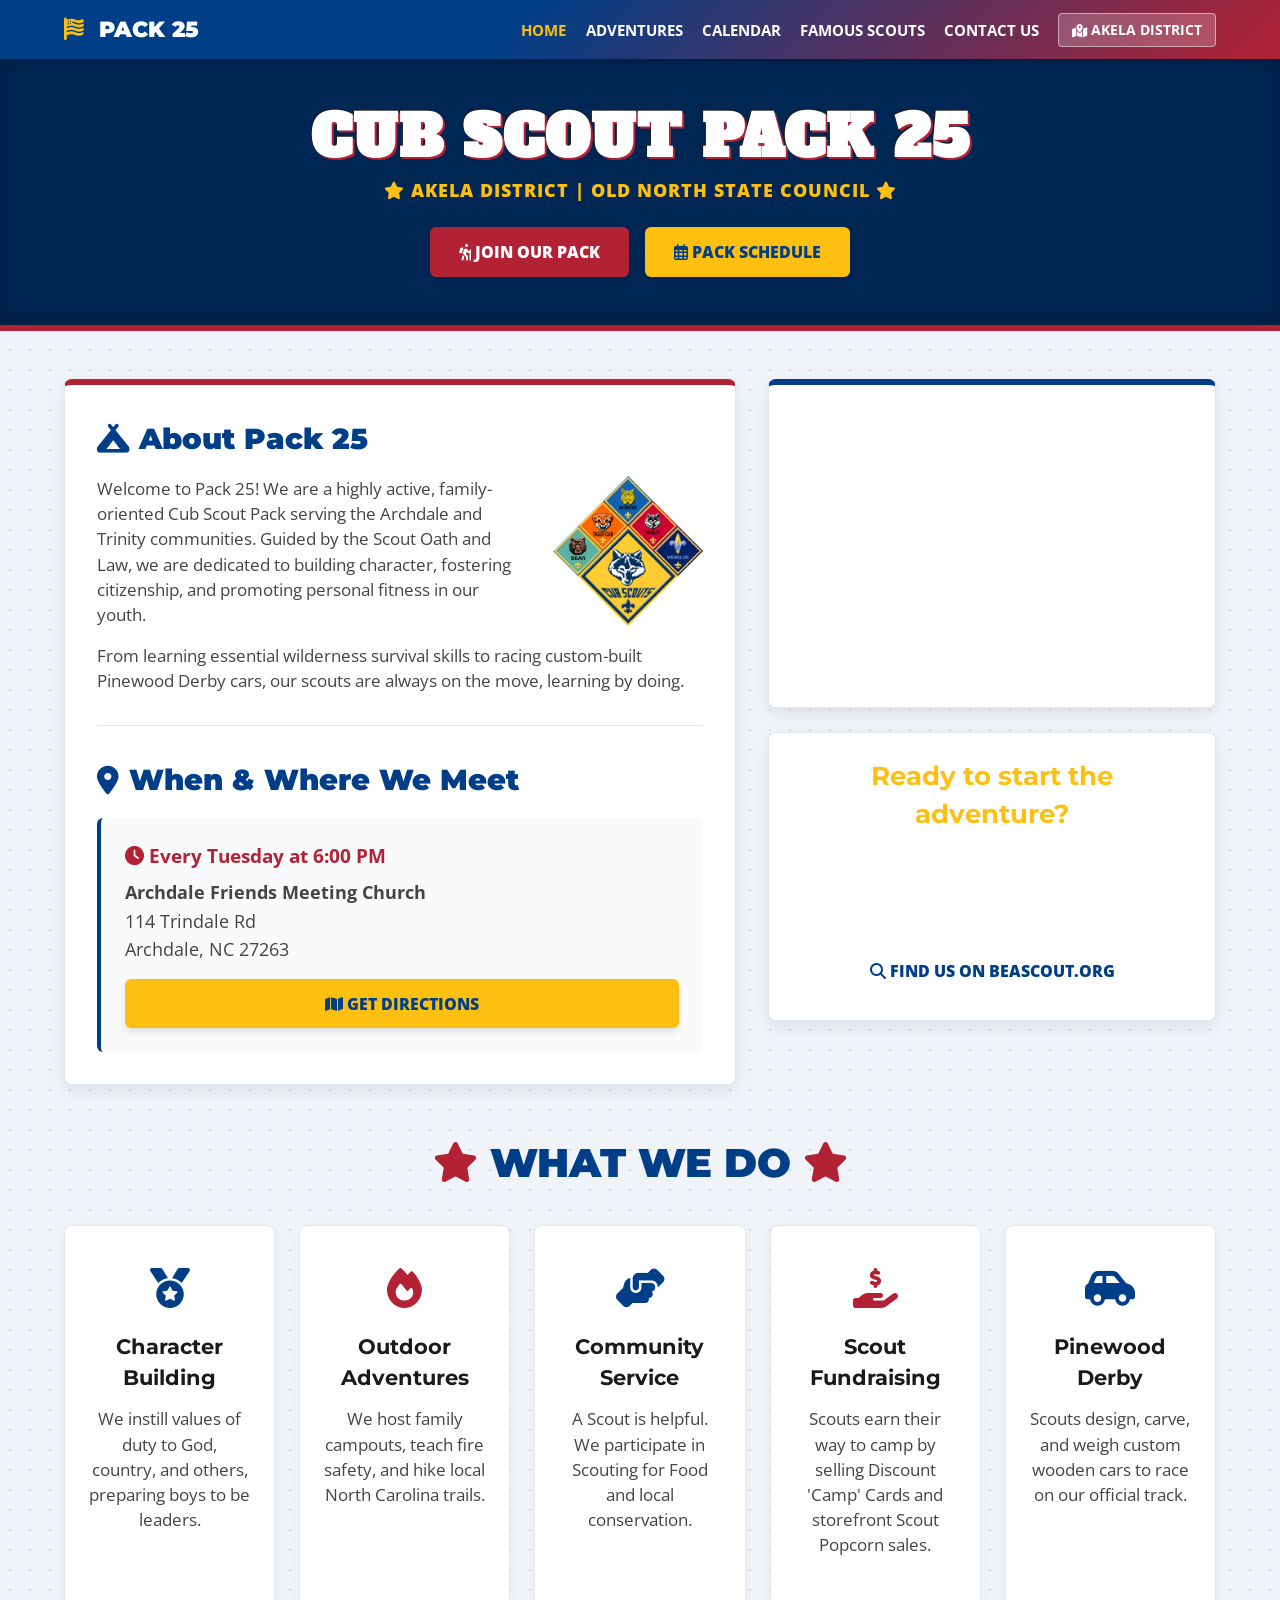
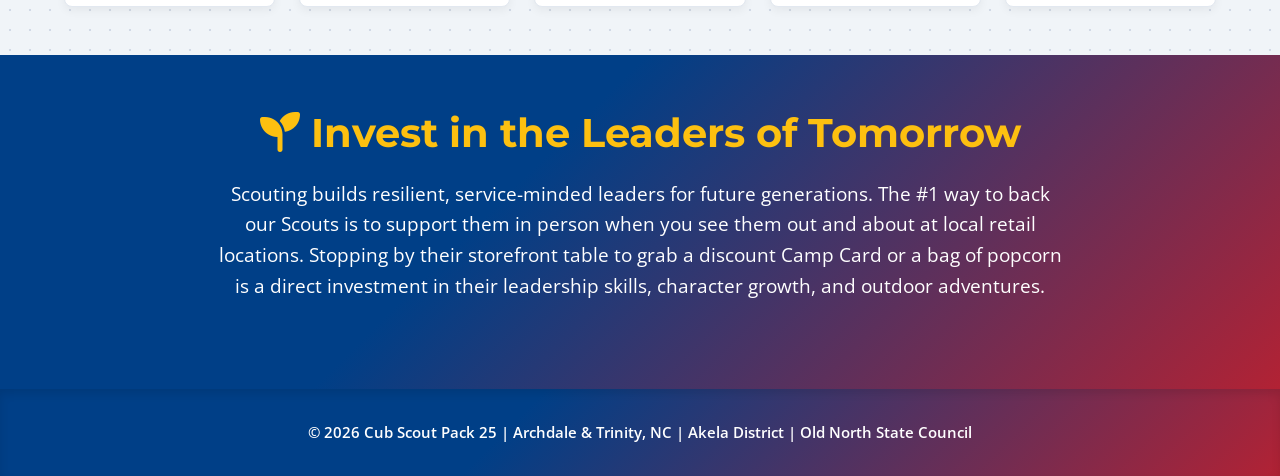
==== index.html @ 6f1f729c "Update index.html Updated financial support message" ====
<!DOCTYPE html>
<html lang="en">
<head>
    <meta charset="UTF-8">
    <meta name="viewport" content="width=device-width, initial-scale=1.0">
    <title>Cub Scout Pack 25 | Archdale & Trinity, NC</title>
    <link rel="stylesheet" href="styles.css">
    <link href="https://fonts.googleapis.com/css2?family=Alfa+Slab+One&family=Montserrat:wght@600;800;900&family=Open+Sans:wght@400;600;700&display=swap" rel="stylesheet">
    <link rel="stylesheet" href="https://cdnjs.cloudflare.com/ajax/libs/font-awesome/6.4.0/css/all.min.css">
</head>
<body class="textured-bg">
    <nav class="navbar patriotic-bg">
        <div class="logo"><i class="fa-solid fa-flag-usa"></i> PACK 25</div>
        <ul class="nav-links">
            <li><a href="index.html" class="active">Home</a></li>
            <li><a href="dens.html">Adventures</a></li>
            <li><a href="calendar.html">Calendar</a></li>
            <li><a href="famous.html">Famous Scouts</a></li>
            <li><a href="contact.html">Contact Us</a></li>
            <li><a href="https://onsc.org/districts/" target="_blank" class="district-link"><i class="fa-solid fa-map-location-dot"></i> Akela District</a></li>
        </ul>
    </nav>

    <header class="hero">
        <div class="hero-content">
            <h1 class="patriotic-text">CUB SCOUT PACK 25</h1>
            <p class="subtitle"><i class="fa-solid fa-star"></i> Akela District | Old North State Council <i class="fa-solid fa-star"></i></p>
            <div class="hero-buttons">
                <a href="https://beascout.scouting.org/" target="_blank" class="btn btn-red"><i class="fa-solid fa-person-hiking"></i> Join Our Pack</a>
                <a href="calendar.html" class="btn btn-primary"><i class="fa-regular fa-calendar-days"></i> Pack Schedule</a>
            </div>
        </div>
    </header>

    <section class="section">
        <div class="container grid-2-uneven">
            <div class="info-column">
                <div class="card patriotic-card clearfix">
                    <h2><i class="fa-solid fa-campground"></i> About Pack 25</h2>
                    
                    <img src="assets/cubscouts_logos.jpg" alt="Cub Scout Ranks" class="about-logo">
                    
                    <p>Welcome to Pack 25! We are a highly active, family-oriented Cub Scout Pack serving the Archdale and Trinity communities. Guided by the Scout Oath and Law, we are dedicated to building character, fostering citizenship, and promoting personal fitness in our youth.</p>
                    <p>From learning essential wilderness survival skills to racing custom-built Pinewood Derby cars, our scouts are always on the move, learning by doing.</p>
                    
                    <hr class="divider">
                    
                    <h2><i class="fa-solid fa-location-dot"></i> When & Where We Meet</h2>
                    <div class="location-box">
                        <p class="meeting-time"><i class="fa-solid fa-clock"></i> <strong>Every Tuesday at 6:00 PM</strong></p>
                        <p class="meeting-address">
                            <strong>Archdale Friends Meeting Church</strong><br>
                            114 Trindale Rd<br>
                            Archdale, NC 27263
                        </p>
                        <a href="https://www.google.com/maps/search/?api=1&query=114+Trindale+Rd,+Archdale,+NC+27263" target="_blank" class="btn btn-primary btn-full"><i class="fa-solid fa-map"></i> Get Directions</a>
                    </div>
                </div>
            </div>

            <div class="media-column">
                <div class="card map-card">
                    <iframe 
                        src="https://maps.google.com/maps?q=114+Trindale+Rd,+Archdale,+NC+27263&t=&z=15&ie=UTF8&iwloc=&output=embed" 
                        width="100%" 
                        height="300" 
                        style="border:0; border-radius: 6px;" 
                        allowfullscreen="" 
                        loading="lazy">
                    </iframe>
                </div>
                
                <div class="card action-card patriotic-bg">
                    <h3>Ready to start the adventure?</h3>
                    <p>Scouting is a family activity! We encourage parents to get involved and make lifelong memories alongside their scouts.</p>
                    <a href="https://beascout.scouting.org/" target="_blank" class="btn btn-white"><i class="fa-solid fa-magnifying-glass"></i> Find us on BeAScout.org</a>
                </div>
            </div>
        </div>
    </section>

    <section class="section pt-0">
        <div class="container">
            <div class="header-compact">
                <h2><i class="fa-solid fa-star" style="color:var(--patriotic-red);"></i> What We Do <i class="fa-solid fa-star" style="color:var(--patriotic-red);"></i></h2>
            </div>
            
            <div class="grid-4">
                <div class="card feature-card">
                    <div class="card-icon"><i class="fa-solid fa-medal"></i></div>
                    <h3>Character Building</h3>
                    <p>We instill values of duty to God, country, and others, preparing boys to be leaders.</p>
                </div>
                <div class="card feature-card">
                    <div class="card-icon"><i class="fa-solid fa-fire"></i></div>
                    <h3>Outdoor Adventures</h3>
                    <p>We host family campouts, teach fire safety, and hike local North Carolina trails.</p>
                </div>
                <div class="card feature-card">
                    <div class="card-icon"><i class="fa-solid fa-handshake-angle"></i></div>
                    <h3>Community Service</h3>
                    <p>A Scout is helpful. We participate in Scouting for Food and local conservation.</p>
                </div>
                <div class="card feature-card">
                    <div class="card-icon"><i class="fa-solid fa-hand-holding-dollar"></i></div>
                    <h3>Scout Fundraising</h3>
                    <p>Scouts earn their way to camp by selling Discount 'Camp' Cards and storefront Scout Popcorn sales.</p>
                </div>
                <div class="card feature-card">
                    <div class="card-icon"><i class="fa-solid fa-car-side"></i></div>
                    <h3>Pinewood Derby</h3>
                    <p>Scouts design, carve, and weigh custom wooden cars to race on our official track.</p>
                </div>
            </div>
        </div>
    </section>

    <section class="section patriotic-bg" style="text-align: center; color: white;">
        <div class="container">
            <h2 style="color: var(--secondary); font-size: 2.5rem; margin-bottom: 1rem;"><i class="fa-solid fa-seedling"></i> Invest in the Leaders of Tomorrow</h2>
            <p style="font-size: 1.2rem; max-width: 850px; margin: 0 auto 2.5rem; color: white; line-height: 1.6;">
                Scouting builds resilient, service-minded leaders for future generations. The #1 way to back our Scouts is to support them in person when you see them out and about at local retail locations. Stopping by their storefront table to grab a discount Camp Card or a bag of popcorn is a direct investment in their leadership skills, character growth, and outdoor adventures.
        </div>
    </section>

    <footer class="footer patriotic-bg">
        <p>&copy; 2026 Cub Scout Pack 25 | Archdale & Trinity, NC | Akela District | Old North State Council</p>
    </footer>
</body>
</html>
---- styles.css ----
:root {
    --primary: #003F87; /* Scout Blue */
    --secondary: #FDC010; /* Scout Gold */
    --patriotic-red: #B22234; /* Old Glory Red */
    --dark: #1A1A1A;
    --light: #F8FAFC;
    --white: #FFFFFF;
    --border: #E2E8F0;
}

* { margin: 0; padding: 0; box-sizing: border-box; }

body {
    font-family: 'Open Sans', sans-serif;
    color: var(--dark);
    background-color: var(--light);
    line-height: 1.5;
}

/* Texture pattern */
.textured-bg {
    background-color: #f0f4f8;
    background-image: radial-gradient(#d1d9e6 1px, transparent 1px);
    background-size: 20px 20px;
}

h1, h2, h3, .logo { font-family: 'Montserrat', sans-serif; }
.hero h1 { font-family: 'Alfa Slab One', cursive; letter-spacing: 2px; }

.patriotic-bg { background: linear-gradient(135deg, var(--primary) 40%, var(--patriotic-red) 100%); color: var(--white); }
.patriotic-text { text-shadow: 2px 2px 0px var(--patriotic-red), -1px -1px 0px var(--dark); }

.text-center { text-align: center; }
.mt-2 { margin-top: 1.5rem; }
.mt-4 { margin-top: 3rem; }
.pt-0 { padding-top: 0 !important; }
.clearfix::after { content: ""; clear: both; display: table; }

/* Navbar */
.navbar {
    padding: 0.8rem 5%;
    display: flex;
    justify-content: space-between;
    align-items: center;
    position: sticky;
    top: 0;
    z-index: 1000;
    box-shadow: 0 4px 10px rgba(0,0,0,0.2);
}
.logo { font-size: 1.4rem; font-weight: 900; }
.logo i { color: var(--secondary); margin-right: 8px; }
.nav-links { list-style: none; display: flex; gap: 1.2rem; margin: 0; align-items: center; flex-wrap: wrap;}
.nav-links a { color: var(--white); text-decoration: none; font-weight: 700; font-size: 0.95rem; text-transform: uppercase; transition: 0.2s;}
.nav-links a:hover, .nav-links a.active { color: var(--secondary); }
.district-link { background: rgba(255,255,255,0.2); padding: 0.4rem 0.8rem; border-radius: 4px; font-size: 0.85rem !important; border: 1px solid rgba(255,255,255,0.5);}
.district-link:hover { background: var(--white); color: var(--primary) !important; }

/* Hero */
.hero {
    background: linear-gradient(rgba(0, 34, 75, 0.85), rgba(0, 34, 75, 0.85)), url('https://www.transparenttextures.com/patterns/stardust.png');
    background-color: var(--primary);
    padding: 3rem 20px;
    text-align: center;
    color: var(--white);
    border-bottom: 6px solid var(--patriotic-red);
    box-shadow: inset 0 -10px 20px rgba(0,0,0,0.2);
}
.hero-content { max-width: 800px; margin: 0 auto; }
.hero h1 { font-size: 3.5rem; color: var(--white); margin-bottom: 0.5rem; line-height: 1.1; }
.hero .subtitle { font-size: 1.1rem; font-weight: 800; margin-bottom: 1.5rem; color: var(--secondary); text-transform: uppercase; letter-spacing: 1px;}
.hero-buttons { display: flex; gap: 1rem; justify-content: center; }

/* Buttons */
.btn { display: inline-block; padding: 0.8rem 1.8rem; border-radius: 6px; text-decoration: none; font-weight: 800; font-size: 1rem; text-transform: uppercase; transition: 0.2s; text-align: center; border: none; cursor: pointer;}
.btn-primary { background: var(--secondary); color: var(--primary); box-shadow: 0 4px 6px rgba(0,0,0,0.1); }
.btn-primary:hover { background: var(--white); transform: translateY(-2px); }
.btn-red { background: var(--patriotic-red); color: var(--white); box-shadow: 0 4px 6px rgba(0,0,0,0.1); }
.btn-red:hover { background: var(--white); color: var(--patriotic-red); transform: translateY(-2px); }
.btn-white { background: var(--white); color: var(--primary); }
.btn-white:hover { background: var(--secondary); color: var(--primary); }
.btn-full { display: block; width: 100%; margin-top: 1rem; }

/* Layout & Cards */
.section { padding: 3rem 5%; }
.container { max-width: 1200px; margin: 0 auto; }
.grid-2-uneven { display: grid; grid-template-columns: 3fr 2fr; gap: 2rem; align-items: start; }
.grid-3 { display: grid; grid-template-columns: repeat(auto-fit, minmax(300px, 1fr)); gap: 1.5rem; }
.grid-4 { display: grid; grid-template-columns: repeat(auto-fit, minmax(200px, 1fr)); gap: 1.5rem; }

.card { background: var(--white); padding: 2rem; border-radius: 8px; box-shadow: 0 6px 15px rgba(0,0,0,0.08); border: 1px solid var(--border); }
.patriotic-card { border-top: 6px solid var(--patriotic-red); }
.card h2 { color: var(--primary); margin-bottom: 1rem; font-size: 1.8rem; font-weight: 900; display: flex; align-items: center; gap: 10px;}
.card h3 { color: var(--dark); font-size: 1.3rem; margin-bottom: 0.8rem;}
.card p { margin-bottom: 1rem; font-size: 1.05rem; color: #444; }

.divider { border: 0; height: 1px; background: var(--border); margin: 2rem 0; }

/* Injected Logos */
.about-logo { float: right; width: 150px; margin: 0 0 1rem 1.5rem; mix-blend-mode: multiply; }
.dens-top-logo { display: block; width: 130px; margin: 0 auto 1rem; mix-blend-mode: multiply; }

/* Location & Contact Box */
.location-box { background: var(--light); padding: 1.5rem; border-radius: 6px; border-left: 4px solid var(--primary); }
.meeting-time { font-size: 1.2rem !important; color: var(--patriotic-red) !important; margin-bottom: 0.5rem !important;}
.meeting-address { font-size: 1.1rem !important; line-height: 1.6; }
.contact-box { background: var(--light); padding: 1.5rem; border-radius: 6px; border-left: 4px solid var(--secondary); text-align: center;}

/* Action/Map Cards */
.map-card { padding: 0.5rem; border-top: 6px solid var(--primary); margin-bottom: 1.5rem;}
.action-card { color: var(--white); text-align: center; border-radius: 8px; padding: 1.5rem;}
.action-card h3 { color: var(--secondary); font-size: 1.6rem; }
.action-card p { color: var(--white); opacity: 0.9; margin-bottom: 1.5rem;}

.header-compact { text-align: center; margin-bottom: 2rem; }
.header-compact h2 { color: var(--primary); font-size: 2.5rem; font-weight: 900; text-transform: uppercase; }

/* Feature Cards */
.feature-card { text-align: center; padding: 2rem 1.5rem; border-bottom: 4px solid var(--secondary); transition: transform 0.3s; background: var(--white); border-radius: 8px; box-shadow: 0 4px 10px rgba(0,0,0,0.05); border: 1px solid var(--border);}
.feature-card:hover { transform: translateY(-5px); box-shadow: 0 8px 15px rgba(0,0,0,0.1); }
.card-icon { font-size: 2.5rem; color: var(--primary); margin-bottom: 0.8rem; }
.feature-card:nth-child(even) .card-icon { color: var(--patriotic-red); }

/* Dens & Rank Cards */
.title-card { padding: 1.5rem; margin-bottom: 1rem; }
.title-card h2 { justify-content: center; margin-bottom: 0.5rem; }
.title-card p { margin-bottom: 0; }

.den-card { background: var(--white); border-radius: 8px; padding: 1.5rem; border: 1px solid var(--border); border-top: 5px solid var(--primary); box-shadow: 0 4px 10px rgba(0,0,0,0.05); }
.den-card:nth-child(even) { border-top-color: var(--patriotic-red); }
.den-header { display: flex; align-items: center; gap: 12px; margin-bottom: 0.2rem; }
.den-header h3 { font-size: 1.8rem; color: var(--primary); font-weight: 900; margin:0;}
.badge-icon { width: 40px; height: 40px; border-radius: 50%; background: var(--primary); color: var(--white); display: flex; align-items: center; justify-content: center; font-weight: 800; font-size: 1.2rem; }
.den-card:nth-child(even) .badge-icon { background: var(--patriotic-red); }
.grade { font-size: 0.95rem; color: #666; margin-bottom: 1rem; font-weight: 800; text-transform: uppercase; letter-spacing: 1px; border-bottom: 1px solid var(--border); padding-bottom: 0.5rem;}

.adv-list { list-style: none; display: flex; flex-direction: column; gap: 0.4rem; }
.adv-list a { display: block; padding: 0.6rem 1rem; background: var(--light); color: var(--primary); text-decoration: none; border-radius: 4px; font-weight: 700; font-size: 0.95rem; border: 1px solid var(--border); transition: 0.2s; }
.adv-list a::before { content: '\f08e'; font-family: 'Font Awesome 6 Free'; font-weight: 900; margin-right: 10px; color: #999; font-size: 0.8rem; }
.adv-list a:hover { background: var(--primary); color: var(--white); border-color: var(--primary); box-shadow: 0 2px 5px rgba(0,0,0,0.1);}
.adv-list a:hover::before { color: var(--secondary); }

/* Famous Scouts Cards & Search */
.search-box-wrapper { position: relative; max-width: 550px; margin: 1rem auto 0; }
.search-icon { position: absolute; left: 15px; top: 50%; transform: translateY(-50%); color: var(--primary); font-size: 1.1rem; }
.famous-search-input { width: 100%; padding: 0.8rem 1rem 0.8rem 45px; border-radius: 50px; border: 2px solid var(--border); font-size: 1rem; outline: none; transition: 0.2s; font-family: inherit;}
.famous-search-input:focus { border-color: var(--primary); box-shadow: 0 0 10px rgba(0,63,135,0.15); }

.famous-card { text-align: center; display: flex; flex-direction: column; justify-content: space-between; transition: 0.3s; padding: 1.8rem; border-top: 5px solid var(--primary); }
.famous-card:hover { transform: translateY(-5px); box-shadow: 0 10px 20px rgba(0,0,0,0.1); }
.famous-card h3 { font-size: 1.4rem; color: var(--dark); margin-bottom: 0.2rem; }
.scout-rank { font-size: 0.9rem; font-weight: 800; text-transform: uppercase; margin-bottom: 0.8rem; letter-spacing: 0.5px; }
.scout-desc { font-size: 0.95rem; color: #555; margin-bottom: 1.5rem; flex-grow: 1; }
.wiki-btn { display: inline-flex; align-items: center; justify-content: center; gap: 8px; padding: 0.6rem 1rem; background: var(--light); border: 1px solid var(--border); border-radius: 6px; color: var(--primary); text-decoration: none; font-weight: 700; font-size: 0.9rem; transition: 0.2s; margin-top: auto;}
.wiki-btn:hover { background: var(--primary); color: var(--white); border-color: var(--primary); }

/* Interactive Traditional Calendar */
.interactive-calendar { padding: 0; overflow: hidden; border: 2px solid var(--primary); }
.calendar-header { display: flex; justify-content: space-between; align-items: center; padding: 1rem 1.5rem; }
.calendar-header h2 { color: var(--white); margin: 0; font-size: 1.8rem; letter-spacing: 1px; }
.cal-nav-left { display: flex; align-items: center; gap: 0.8rem; }
.btn-cal { background: rgba(255,255,255,0.2); border: 2px solid var(--white); color: var(--white); font-size: 1.3rem; width: 40px; height: 40px; border-radius: 50%; cursor: pointer; transition: 0.2s; display: flex; align-items: center; justify-content: center;}
.btn-cal:hover { background: var(--white); color: var(--primary); }
.btn-today { background: var(--secondary); color: var(--primary); border: none; padding: 0.5rem 1rem; border-radius: 20px; font-weight: 800; font-size: 0.85rem; text-transform: uppercase; cursor: pointer; transition: 0.2s; display: flex; align-items: center; gap: 6px; }
.btn-today:hover { background: var(--white); }

.calendar-days-header { display: grid; grid-template-columns: repeat(7, 1fr); background: var(--light); border-bottom: 2px solid var(--border); }
.calendar-days-header div { text-align: center; padding: 0.8rem 0; font-weight: 800; color: var(--primary); text-transform: uppercase; font-size: 0.9rem; border-right: 1px solid var(--border);}
.calendar-days-header div:last-child { border-right: none; }

.calendar-grid { display: grid; grid-template-columns: repeat(7, 1fr); background: var(--border); gap: 1px; }
.cal-cell { background: var(--white); min-height: 120px; padding: 0.5rem; display: flex; flex-direction: column; gap: 4px; transition: background 0.2s; position: relative;}
.cal-cell:hover { background: #fcfcfc; }
.cal-cell.empty { background: #f8fafc; opacity: 0.6; }

/* Enhanced Today Highlight */
.cal-cell.is-today { background: #FFF9E6 !important; border: 2px solid var(--secondary) !important; box-shadow: inset 0 0 10px rgba(253,192,16,0.3); }
.cal-cell.is-today .cal-date-num { color: var(--white) !important; background: var(--patriotic-red) !important; width: 28px; height: 28px; display: flex; align-items: center; justify-content: center; border-radius: 50%; box-shadow: 0 2px 5px rgba(178,34,52,0.4); }
.today-badge { font-size: 0.65rem; font-weight: 900; background: var(--secondary); color: var(--primary); padding: 1px 5px; border-radius: 3px; display: inline-block; text-transform: uppercase; margin-bottom: 2px; align-self: flex-start;}

.cal-date-num { font-weight: 800; color: #777; font-size: 1.1rem; align-self: flex-end; margin-bottom: 5px; }

.event-pill { font-size: 0.75rem; font-weight: 800; padding: 4px 6px; border-radius: 4px; color: var(--white); line-height: 1.2; word-wrap: break-word; box-shadow: 0 1px 3px rgba(0,0,0,0.1);}
.event-special { background-color: var(--patriotic-red); border-left: 3px solid var(--dark); }
.event-meeting { background-color: var(--primary); border-left: 3px solid var(--secondary); }

/* Legend */
.calendar-legend { display: flex; justify-content: center; gap: 2rem; padding: 1rem; flex-wrap: wrap; font-size: 0.9rem; font-weight: 700; }
.legend-item { display: flex; align-items: center; gap: 8px; }
.legend-box { width: 18px; height: 18px; border-radius: 4px; display: inline-block; }
.legend-today { background: #FFF9E6; border: 2px solid var(--secondary); }
.legend-meeting { background: var(--primary); border-left: 3px solid var(--secondary); }
.legend-special { background: var(--patriotic-red); }

/* Footer */
.footer { padding: 2rem; text-align: center; font-size: 0.95rem; font-weight: 600; box-shadow: inset 0 5px 10px rgba(0,0,0,0.1);}

@media (max-width: 900px) {
    .grid-2-uneven { grid-template-columns: 1fr; }
    .hero h1 { font-size: 3rem; }
}
@media (max-width: 768px) {
    .nav-links { flex-direction: column; width: 100%; align-items: flex-start; gap: 0.5rem;}
    .hero h1 { font-size: 2.5rem; }
    .about-logo { float: none; display: block; margin: 0 auto 1.5rem; }
    .cal-cell { min-height: 80px; padding: 0.2rem; }
    .cal-date-num { font-size: 0.9rem; }
    .event-pill { font-size: 0.65rem; padding: 2px 4px; }
    .calendar-days-header div { font-size: 0.7rem; padding: 0.5rem 0;}
    .calendar-legend { flex-direction: column; gap: 0.5rem; align-items: flex-start; }
}
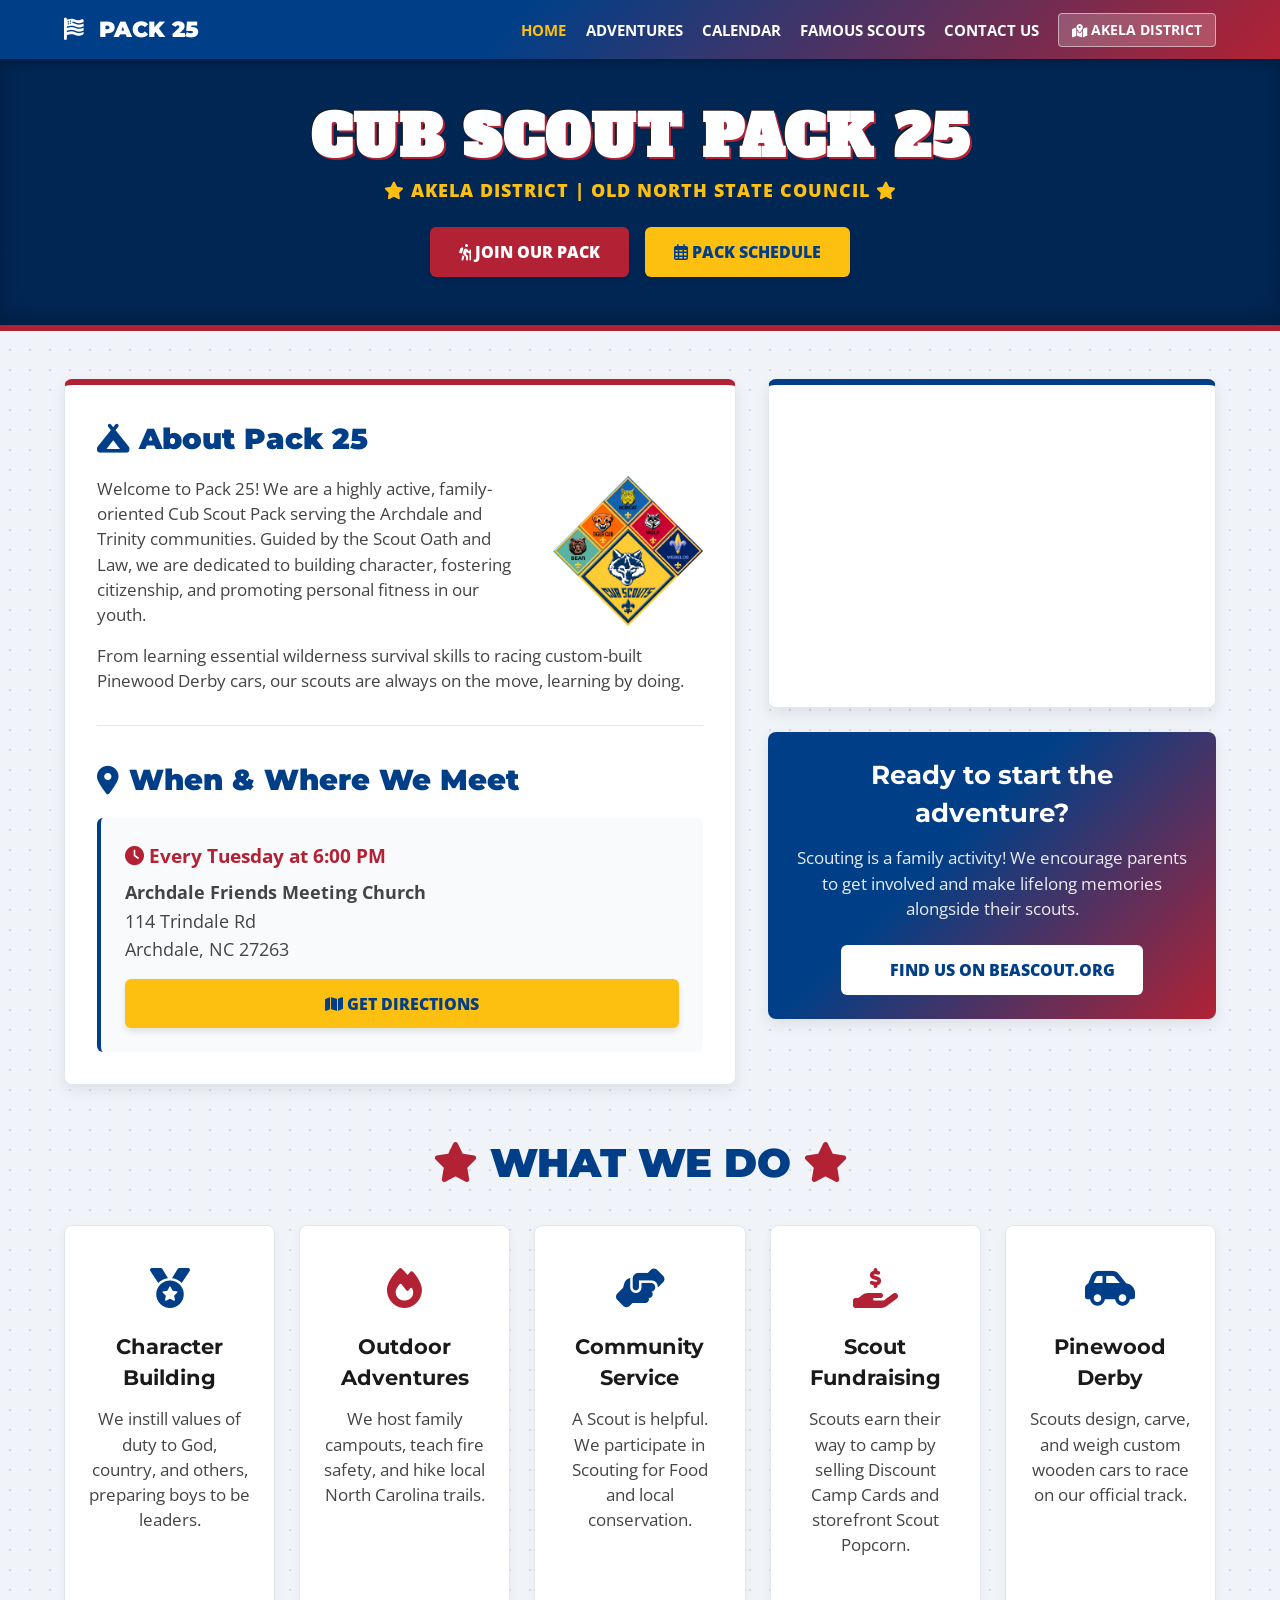
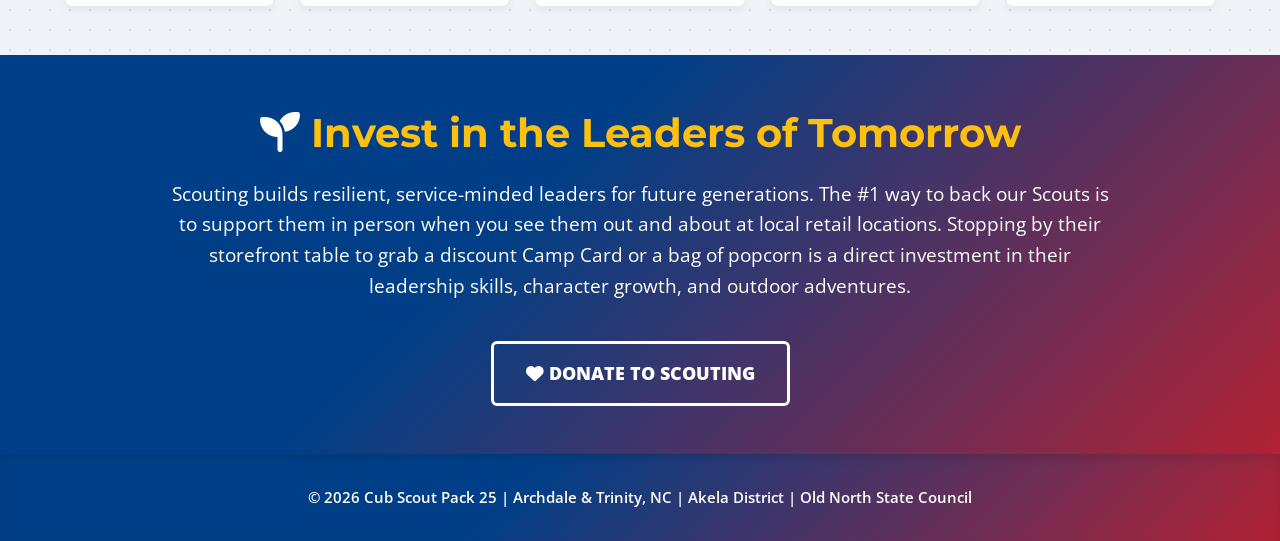
==== commit 88e3745e: "Add files via upload" ====
--- a/index.html
+++ b/index.html
@@ -70,6 +70,7 @@
                     </iframe>
                 </div>
                 
+                <!-- Fixed invisible font by ensuring patriotic-bg class forces white text properly in CSS -->
                 <div class="card action-card patriotic-bg">
                     <h3>Ready to start the adventure?</h3>
                     <p>Scouting is a family activity! We encourage parents to get involved and make lifelong memories alongside their scouts.</p>
@@ -104,7 +105,7 @@
                 <div class="card feature-card">
                     <div class="card-icon"><i class="fa-solid fa-hand-holding-dollar"></i></div>
                     <h3>Scout Fundraising</h3>
-                    <p>Scouts earn their way to camp by selling Discount 'Camp' Cards and storefront Scout Popcorn sales.</p>
+                    <p>Scouts earn their way to camp by selling Discount Camp Cards and storefront Scout Popcorn.</p>
                 </div>
                 <div class="card feature-card">
                     <div class="card-icon"><i class="fa-solid fa-car-side"></i></div>
@@ -115,11 +116,15 @@
         </div>
     </section>
 
-    <section class="section patriotic-bg" style="text-align: center; color: white;">
+    <section class="section patriotic-bg" style="text-align: center;">
         <div class="container">
-            <h2 style="color: var(--secondary); font-size: 2.5rem; margin-bottom: 1rem;"><i class="fa-solid fa-seedling"></i> Invest in the Leaders of Tomorrow</h2>
-            <p style="font-size: 1.2rem; max-width: 850px; margin: 0 auto 2.5rem; color: white; line-height: 1.6;">
+            <h2 style="color: var(--secondary) !important; font-size: 2.5rem; margin-bottom: 1rem; text-transform: none;"><i class="fa-solid fa-seedling"></i> Invest in the Leaders of Tomorrow</h2>
+            <p style="font-size: 1.2rem; max-width: 950px; margin: 0 auto 2.5rem; color: white !important; line-height: 1.6;">
                 Scouting builds resilient, service-minded leaders for future generations. The #1 way to back our Scouts is to support them in person when you see them out and about at local retail locations. Stopping by their storefront table to grab a discount Camp Card or a bag of popcorn is a direct investment in their leadership skills, character growth, and outdoor adventures.
+            </p>
+            <a href="https://donations.scouting.org/national?_gl=1*ksrcvb*_ga*NDE0MjUxNTI4LjE3NzQ4MTIyODU.*_ga_TMCVRWWLE8*czE3OTI0OTk5MDgkbzEkZzAkdDE3OTI0OTk5MDgkajYwJGwwJGgw" target="_blank" class="btn btn-secondary" style="font-size: 1.1rem; padding: 1rem 2rem; border-width: 3px;">
+                <i class="fa-solid fa-heart"></i> Donate to Scouting
+            </a>
         </div>
     </section>
 
@@ -127,4 +132,4 @@
         <p>&copy; 2026 Cub Scout Pack 25 | Archdale & Trinity, NC | Akela District | Old North State Council</p>
     </footer>
 </body>
-</html>
+</html>
--- a/styles.css
+++ b/styles.css
@@ -26,15 +26,6 @@
 
 h1, h2, h3, .logo { font-family: 'Montserrat', sans-serif; }
 .hero h1 { font-family: 'Alfa Slab One', cursive; letter-spacing: 2px; }
-
-.patriotic-bg { background: linear-gradient(135deg, var(--primary) 40%, var(--patriotic-red) 100%); color: var(--white); }
-.patriotic-text { text-shadow: 2px 2px 0px var(--patriotic-red), -1px -1px 0px var(--dark); }
-
-.text-center { text-align: center; }
-.mt-2 { margin-top: 1.5rem; }
-.mt-4 { margin-top: 3rem; }
-.pt-0 { padding-top: 0 !important; }
-.clearfix::after { content: ""; clear: both; display: table; }
 
 /* Navbar */
 .navbar {
@@ -78,6 +69,8 @@
 .btn-red:hover { background: var(--white); color: var(--patriotic-red); transform: translateY(-2px); }
 .btn-white { background: var(--white); color: var(--primary); }
 .btn-white:hover { background: var(--secondary); color: var(--primary); }
+.btn-secondary { background: transparent; color: var(--white); border: 2px solid var(--white); }
+.btn-secondary:hover { background: var(--white); color: var(--primary); transform: translateY(-2px); }
 .btn-full { display: block; width: 100%; margin-top: 1rem; }
 
 /* Layout & Cards */
@@ -88,7 +81,6 @@
 .grid-4 { display: grid; grid-template-columns: repeat(auto-fit, minmax(200px, 1fr)); gap: 1.5rem; }
 
 .card { background: var(--white); padding: 2rem; border-radius: 8px; box-shadow: 0 6px 15px rgba(0,0,0,0.08); border: 1px solid var(--border); }
-.patriotic-card { border-top: 6px solid var(--patriotic-red); }
 .card h2 { color: var(--primary); margin-bottom: 1rem; font-size: 1.8rem; font-weight: 900; display: flex; align-items: center; gap: 10px;}
 .card h3 { color: var(--dark); font-size: 1.3rem; margin-bottom: 0.8rem;}
 .card p { margin-bottom: 1rem; font-size: 1.05rem; color: #444; }
@@ -107,9 +99,9 @@
 
 /* Action/Map Cards */
 .map-card { padding: 0.5rem; border-top: 6px solid var(--primary); margin-bottom: 1.5rem;}
-.action-card { color: var(--white); text-align: center; border-radius: 8px; padding: 1.5rem;}
-.action-card h3 { color: var(--secondary); font-size: 1.6rem; }
-.action-card p { color: var(--white); opacity: 0.9; margin-bottom: 1.5rem;}
+.action-card { text-align: center; border-radius: 8px; padding: 1.5rem; border: none;}
+.action-card h3 { font-size: 1.6rem; }
+.action-card p { opacity: 0.9; margin-bottom: 1.5rem;}
 
 .header-compact { text-align: center; margin-bottom: 2rem; }
 .header-compact h2 { color: var(--primary); font-size: 2.5rem; font-weight: 900; text-transform: uppercase; }
@@ -194,6 +186,18 @@
 /* Footer */
 .footer { padding: 2rem; text-align: center; font-size: 0.95rem; font-weight: 600; box-shadow: inset 0 5px 10px rgba(0,0,0,0.1);}
 
+
+/* UTILITY CLASSES (Always at the bottom so they override base styles like .card) */
+.patriotic-card { border-top: 6px solid var(--patriotic-red) !important; }
+.patriotic-bg { background: linear-gradient(135deg, var(--primary) 40%, var(--patriotic-red) 100%) !important; color: var(--white) !important; border: none !important; }
+.patriotic-bg h2, .patriotic-bg h3, .patriotic-bg p, .patriotic-bg i, .patriotic-bg div { color: var(--white) !important; }
+.patriotic-text { text-shadow: 2px 2px 0px var(--patriotic-red), -1px -1px 0px var(--dark); }
+
+.text-center { text-align: center; }
+.mt-2 { margin-top: 1.5rem; }
+.mt-4 { margin-top: 3rem; }
+.pt-0 { padding-top: 0 !important; }
+
 @media (max-width: 900px) {
     .grid-2-uneven { grid-template-columns: 1fr; }
     .hero h1 { font-size: 3rem; }
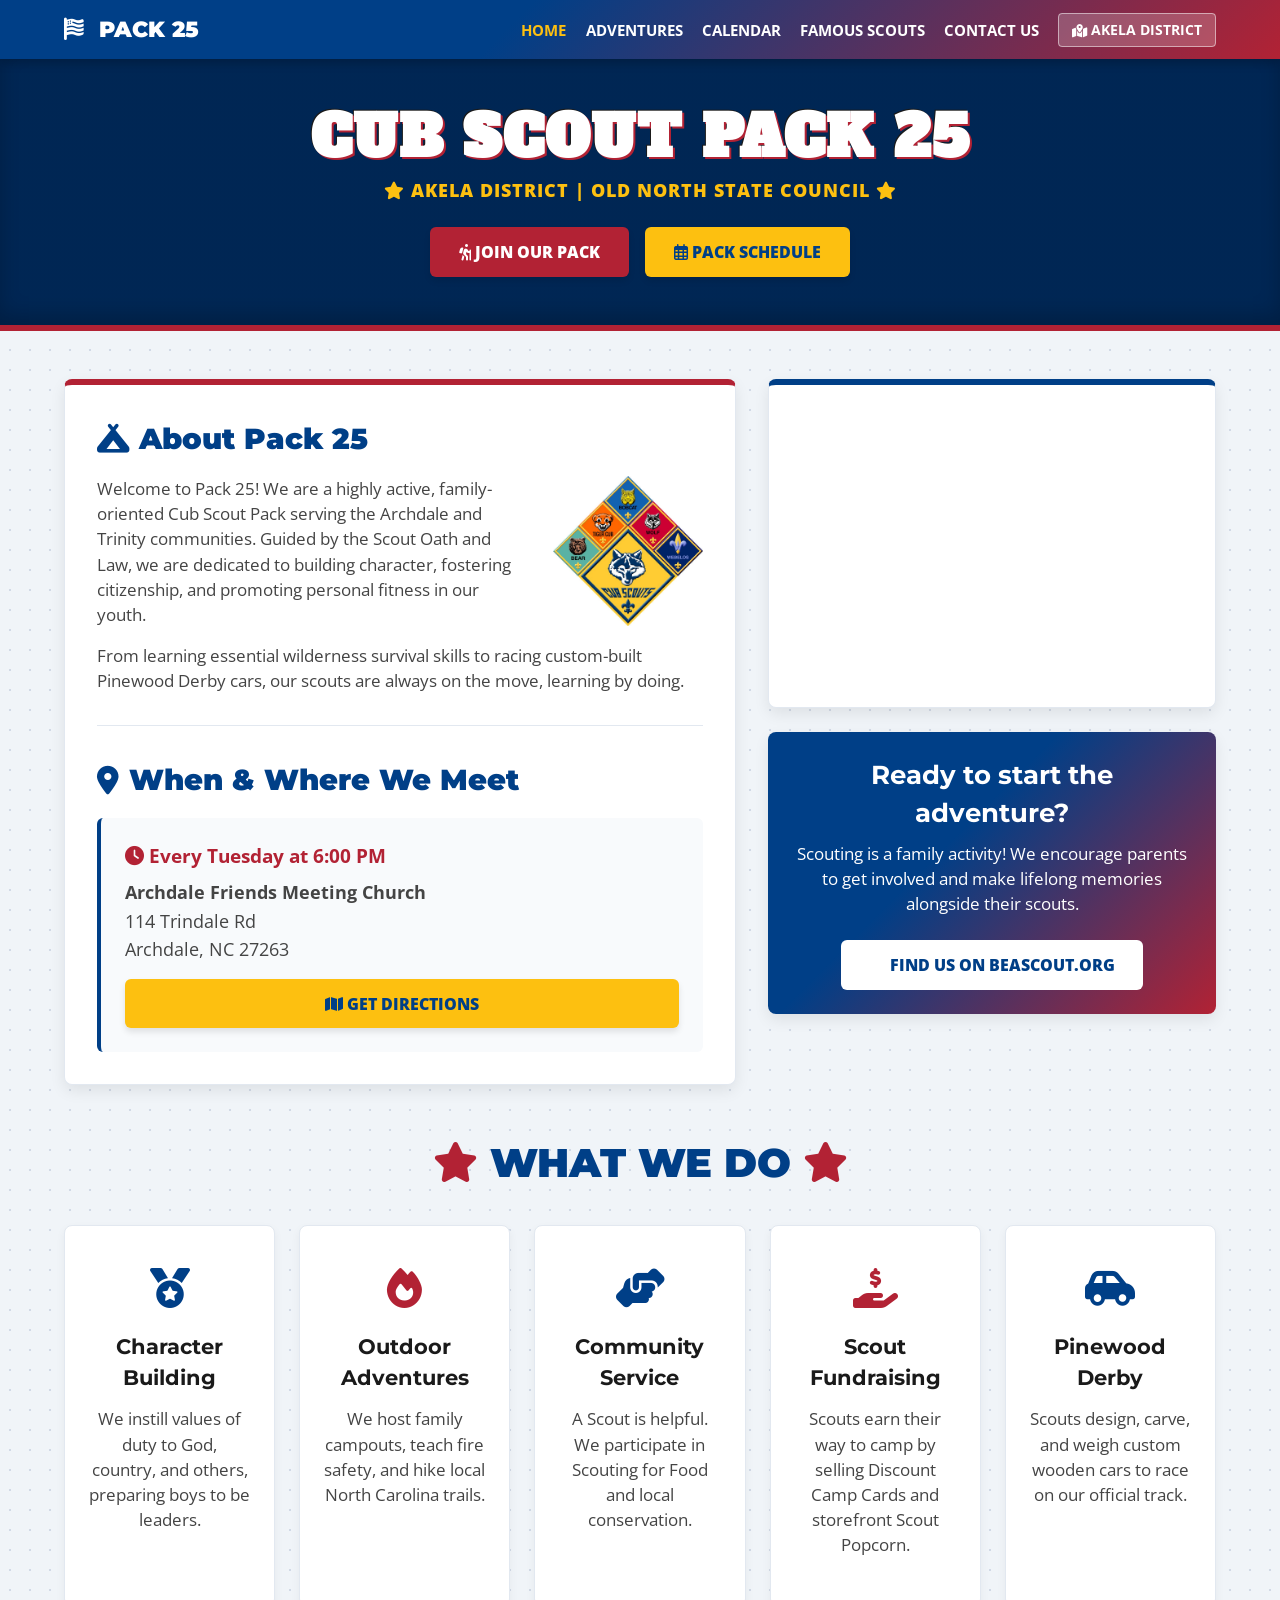
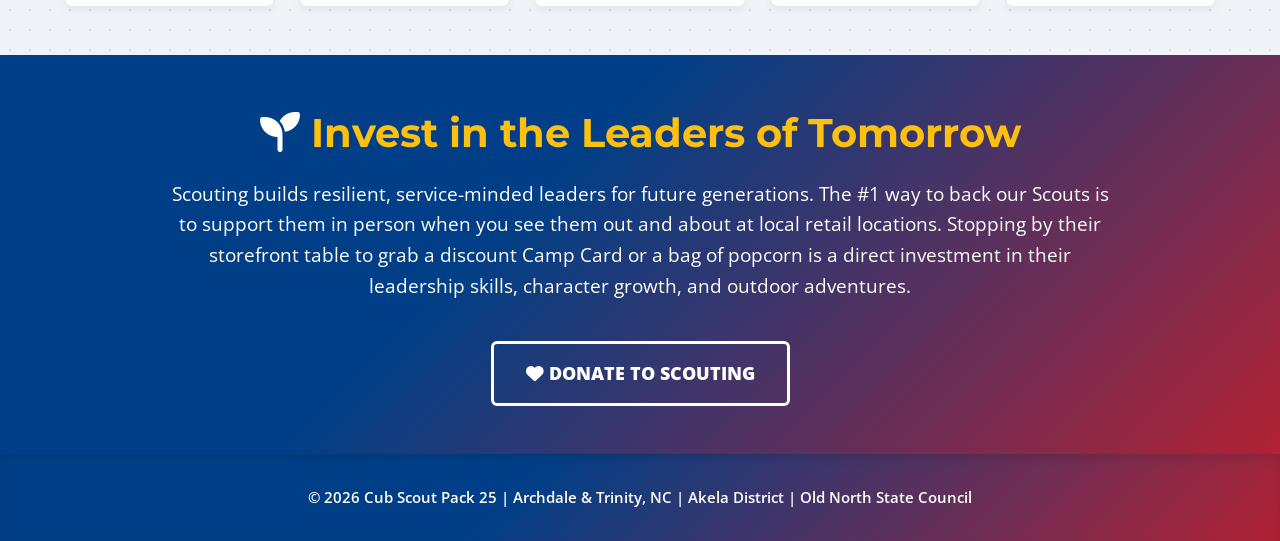
==== commit 14fa138d: "Add files via upload" ====
--- a/index.html
+++ b/index.html
@@ -26,7 +26,7 @@
             <h1 class="patriotic-text">CUB SCOUT PACK 25</h1>
             <p class="subtitle"><i class="fa-solid fa-star"></i> Akela District | Old North State Council <i class="fa-solid fa-star"></i></p>
             <div class="hero-buttons">
-                <a href="https://beascout.scouting.org/" target="_blank" class="btn btn-red"><i class="fa-solid fa-person-hiking"></i> Join Our Pack</a>
+                <a href="https://beascout.scouting.org/units/dc4de400-7990-432e-bad3-4a166dec0d9f" target="_blank" class="btn btn-red"><i class="fa-solid fa-person-hiking"></i> Join Our Pack</a>
                 <a href="calendar.html" class="btn btn-primary"><i class="fa-regular fa-calendar-days"></i> Pack Schedule</a>
             </div>
         </div>
@@ -71,10 +71,10 @@
                 </div>
                 
                 <!-- Fixed invisible font by ensuring patriotic-bg class forces white text properly in CSS -->
-                <div class="card action-card patriotic-bg">
-                    <h3>Ready to start the adventure?</h3>
-                    <p>Scouting is a family activity! We encourage parents to get involved and make lifelong memories alongside their scouts.</p>
-                    <a href="https://beascout.scouting.org/" target="_blank" class="btn btn-white"><i class="fa-solid fa-magnifying-glass"></i> Find us on BeAScout.org</a>
+                <div class="card action-card patriotic-bg" style="background: linear-gradient(135deg, #003F87 40%, #B22234 100%) !important; color: #ffffff !important; border: none !important;">
+                    <h3 style="color: #ffffff !important; font-size: 1.6rem; margin-bottom: 0.5rem; text-shadow: none;">Ready to start the adventure?</h3>
+                    <p style="color: #ffffff !important; opacity: 1 !important; margin-bottom: 1.5rem; font-size: 1.05rem;">Scouting is a family activity! We encourage parents to get involved and make lifelong memories alongside their scouts.</p>
+                    <a href="https://beascout.scouting.org/units/dc4de400-7990-432e-bad3-4a166dec0d9f" target="_blank" class="btn btn-white"><i class="fa-solid fa-magnifying-glass"></i> Find us on BeAScout.org</a>
                 </div>
             </div>
         </div>
--- a/styles.css
+++ b/styles.css
@@ -212,3 +212,6 @@
     .calendar-days-header div { font-size: 0.7rem; padding: 0.5rem 0;}
     .calendar-legend { flex-direction: column; gap: 0.5rem; align-items: flex-start; }
 }
+
+/* Force action card visibility */
+.action-card.patriotic-bg h3, .action-card.patriotic-bg p { color: #ffffff !important; }
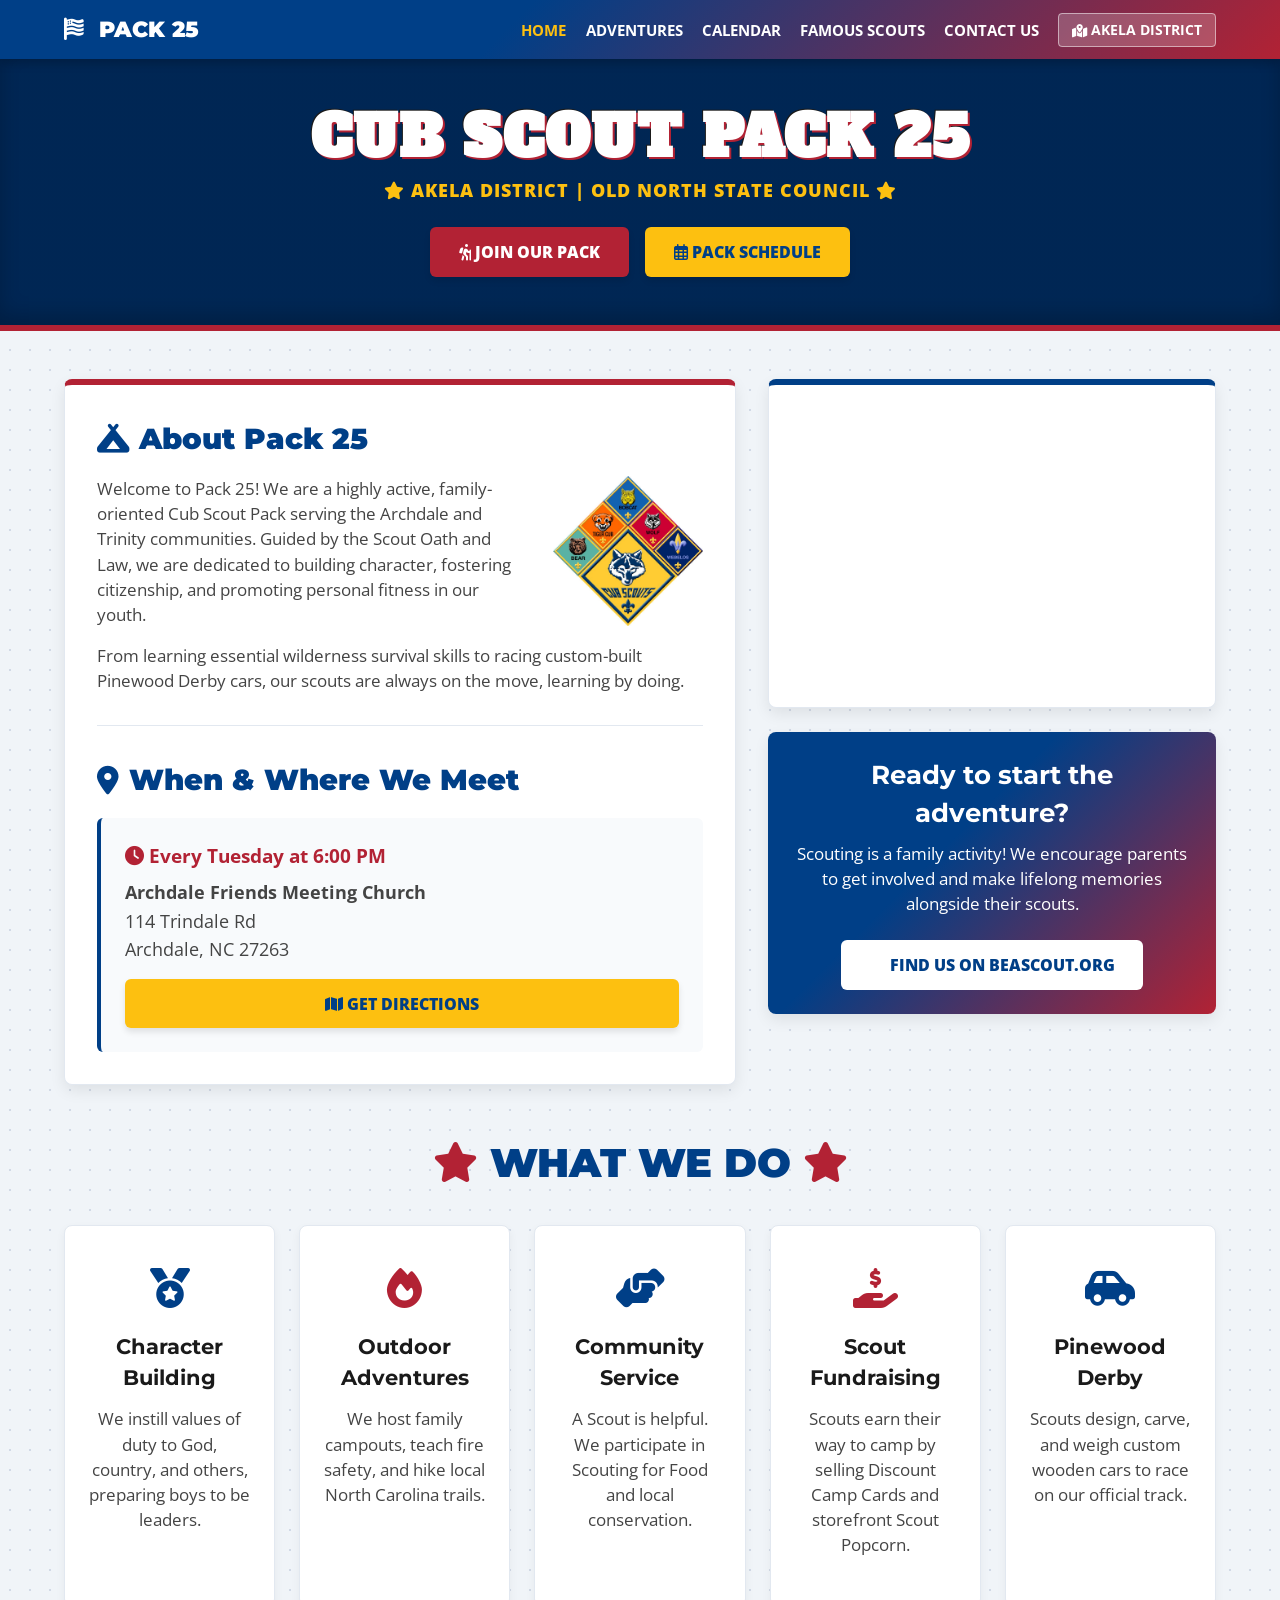
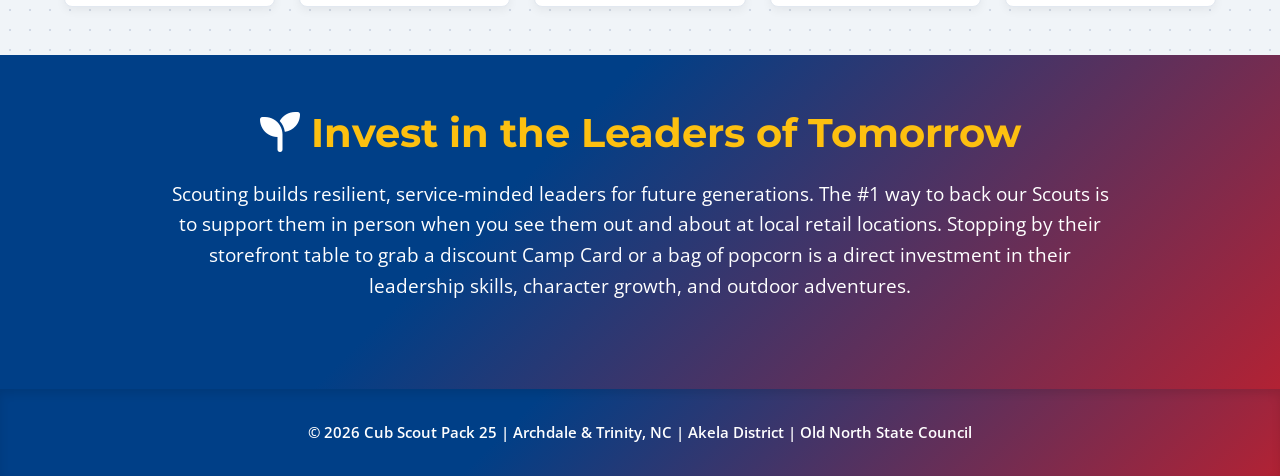
==== commit 4c20dc47: "Update index.html" ====
--- a/index.html
+++ b/index.html
@@ -122,9 +122,6 @@
             <p style="font-size: 1.2rem; max-width: 950px; margin: 0 auto 2.5rem; color: white !important; line-height: 1.6;">
                 Scouting builds resilient, service-minded leaders for future generations. The #1 way to back our Scouts is to support them in person when you see them out and about at local retail locations. Stopping by their storefront table to grab a discount Camp Card or a bag of popcorn is a direct investment in their leadership skills, character growth, and outdoor adventures.
             </p>
-            <a href="https://donations.scouting.org/national?_gl=1*ksrcvb*_ga*NDE0MjUxNTI4LjE3NzQ4MTIyODU.*_ga_TMCVRWWLE8*czE3OTI0OTk5MDgkbzEkZzAkdDE3OTI0OTk5MDgkajYwJGwwJGgw" target="_blank" class="btn btn-secondary" style="font-size: 1.1rem; padding: 1rem 2rem; border-width: 3px;">
-                <i class="fa-solid fa-heart"></i> Donate to Scouting
-            </a>
         </div>
     </section>
 
@@ -132,4 +129,4 @@
         <p>&copy; 2026 Cub Scout Pack 25 | Archdale & Trinity, NC | Akela District | Old North State Council</p>
     </footer>
 </body>
-</html>+</html>
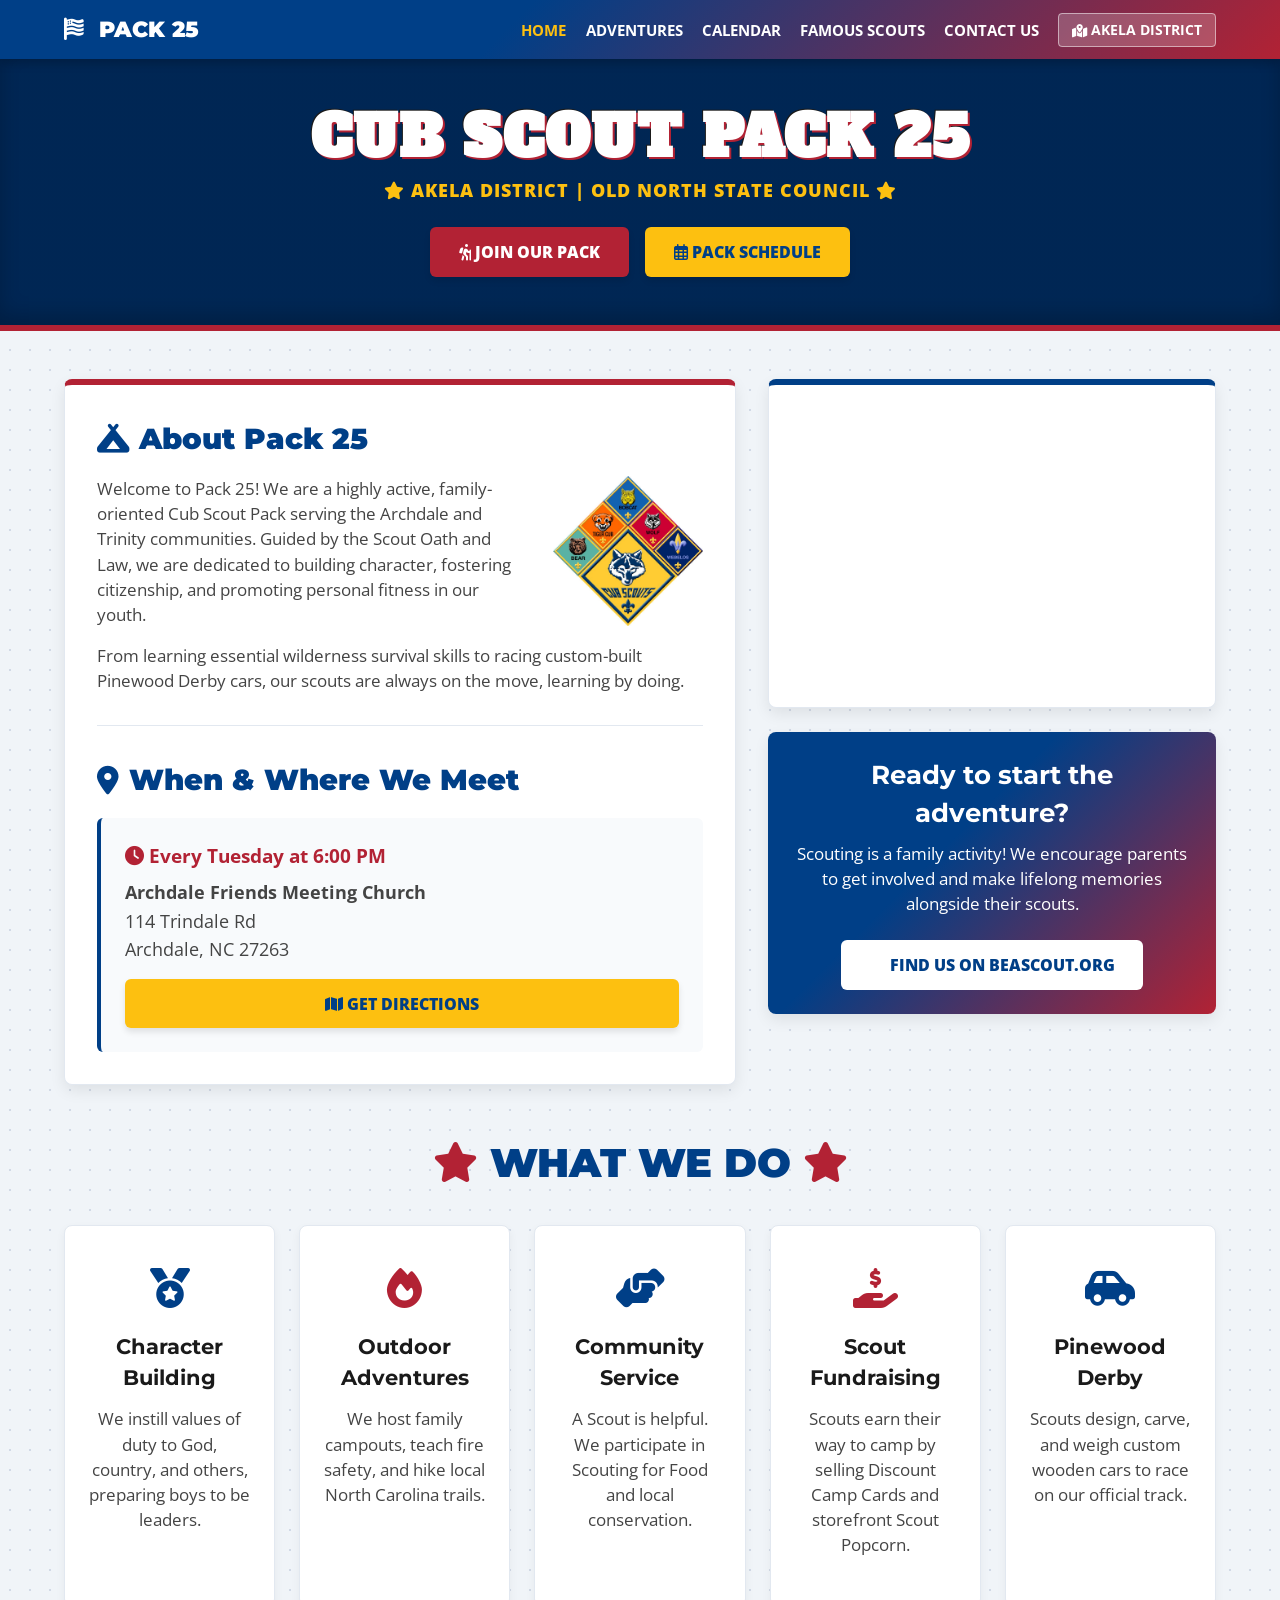
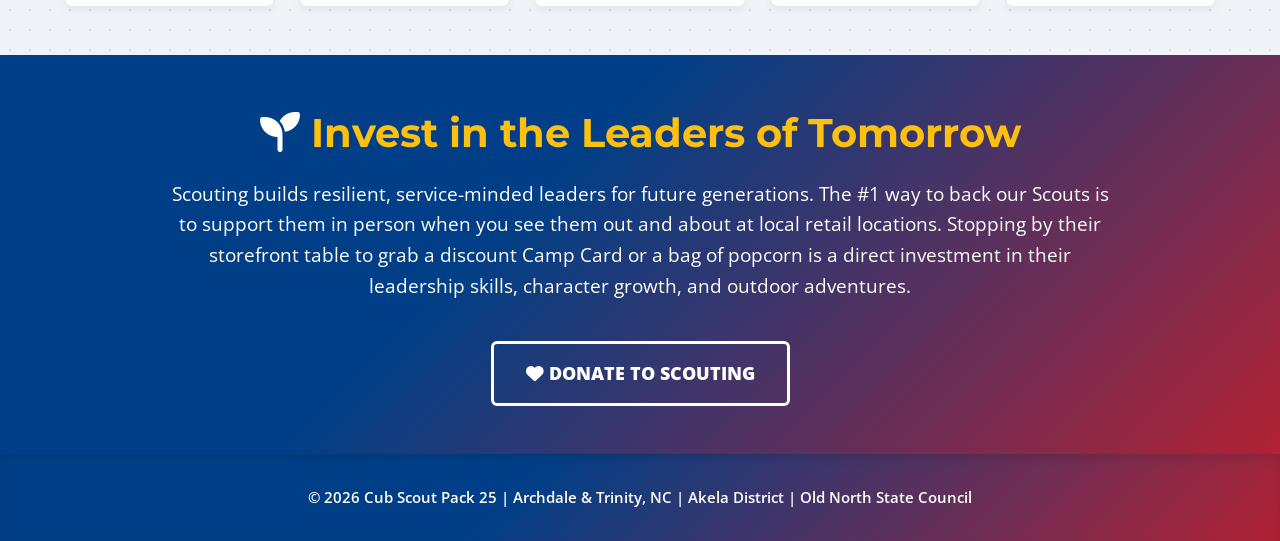
==== commit a61eb99c: "Add files via upload" ====
--- a/index.html
+++ b/index.html
@@ -122,6 +122,9 @@
             <p style="font-size: 1.2rem; max-width: 950px; margin: 0 auto 2.5rem; color: white !important; line-height: 1.6;">
                 Scouting builds resilient, service-minded leaders for future generations. The #1 way to back our Scouts is to support them in person when you see them out and about at local retail locations. Stopping by their storefront table to grab a discount Camp Card or a bag of popcorn is a direct investment in their leadership skills, character growth, and outdoor adventures.
             </p>
+            <a href="https://donations.scouting.org/national?_gl=1*ksrcvb*_ga*NDE0MjUxNTI4LjE3NzQ4MTIyODU.*_ga_TMCVRWWLE8*czE3OTI0OTk5MDgkbzEkZzAkdDE3OTI0OTk5MDgkajYwJGwwJGgw" target="_blank" class="btn btn-secondary" style="font-size: 1.1rem; padding: 1rem 2rem; border-width: 3px;">
+                <i class="fa-solid fa-heart"></i> Donate to Scouting
+            </a>
         </div>
     </section>
 
@@ -129,4 +132,4 @@
         <p>&copy; 2026 Cub Scout Pack 25 | Archdale & Trinity, NC | Akela District | Old North State Council</p>
     </footer>
 </body>
-</html>
+</html>
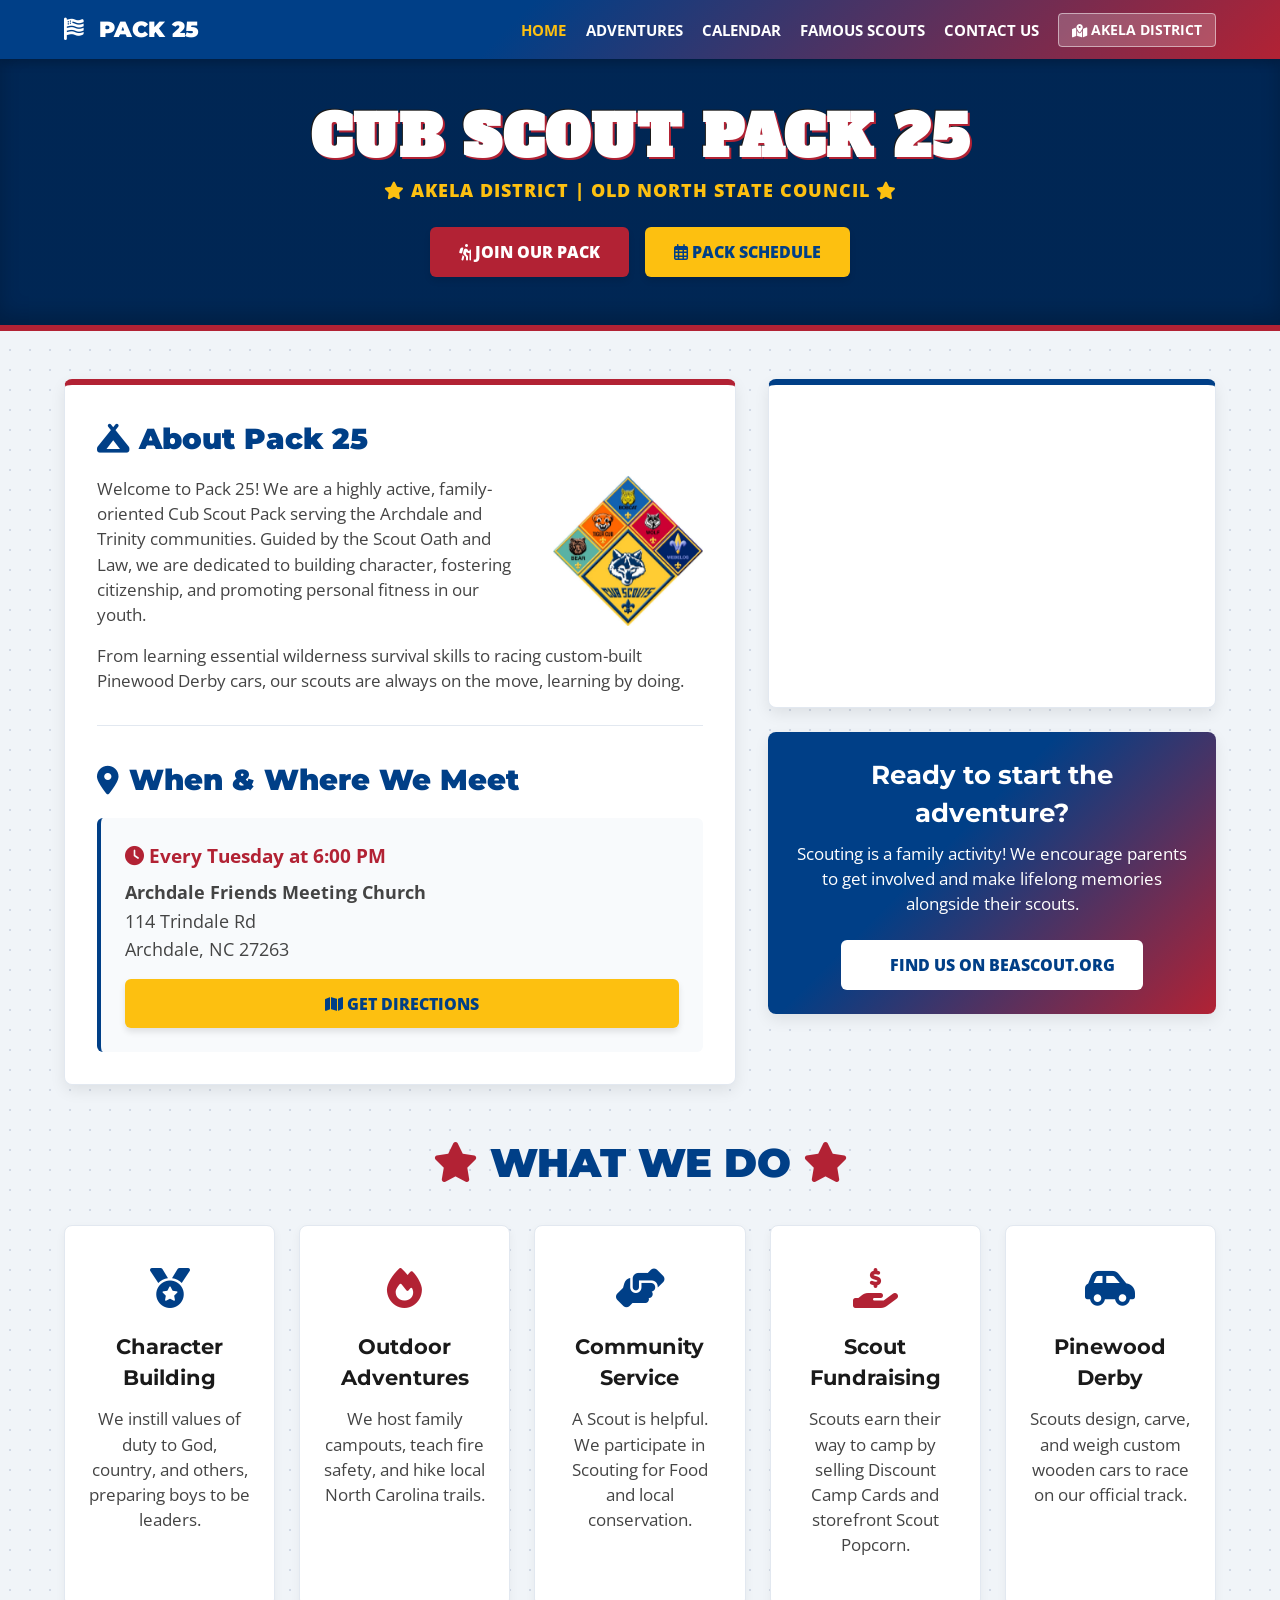
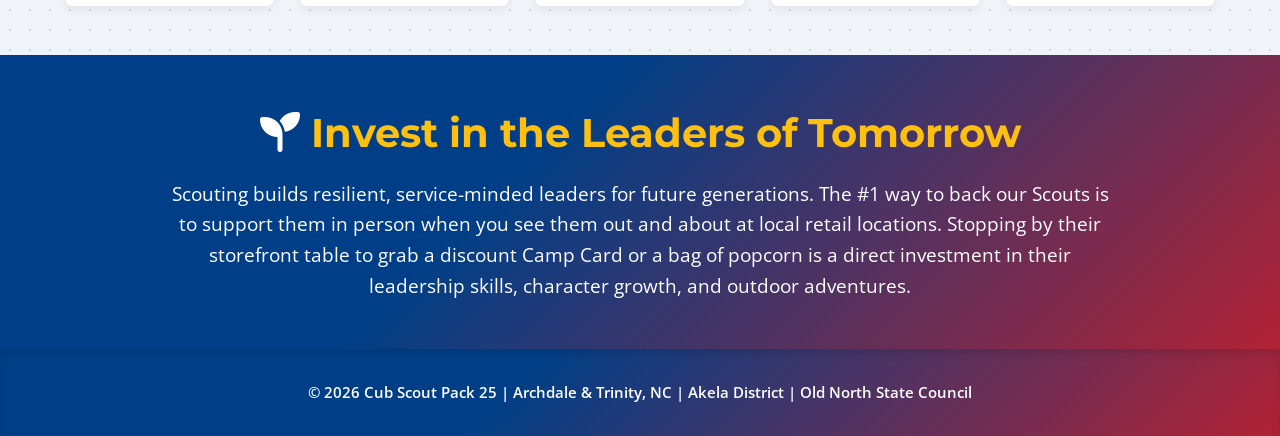
==== commit adac1384: "Add files via upload" ====
--- a/index.html
+++ b/index.html
@@ -70,7 +70,6 @@
                     </iframe>
                 </div>
                 
-                <!-- Fixed invisible font by ensuring patriotic-bg class forces white text properly in CSS -->
                 <div class="card action-card patriotic-bg" style="background: linear-gradient(135deg, #003F87 40%, #B22234 100%) !important; color: #ffffff !important; border: none !important;">
                     <h3 style="color: #ffffff !important; font-size: 1.6rem; margin-bottom: 0.5rem; text-shadow: none;">Ready to start the adventure?</h3>
                     <p style="color: #ffffff !important; opacity: 1 !important; margin-bottom: 1.5rem; font-size: 1.05rem;">Scouting is a family activity! We encourage parents to get involved and make lifelong memories alongside their scouts.</p>
@@ -119,12 +118,9 @@
     <section class="section patriotic-bg" style="text-align: center;">
         <div class="container">
             <h2 style="color: var(--secondary) !important; font-size: 2.5rem; margin-bottom: 1rem; text-transform: none;"><i class="fa-solid fa-seedling"></i> Invest in the Leaders of Tomorrow</h2>
-            <p style="font-size: 1.2rem; max-width: 950px; margin: 0 auto 2.5rem; color: white !important; line-height: 1.6;">
+            <p style="font-size: 1.2rem; max-width: 950px; margin: 0 auto; color: white !important; line-height: 1.6;">
                 Scouting builds resilient, service-minded leaders for future generations. The #1 way to back our Scouts is to support them in person when you see them out and about at local retail locations. Stopping by their storefront table to grab a discount Camp Card or a bag of popcorn is a direct investment in their leadership skills, character growth, and outdoor adventures.
             </p>
-            <a href="https://donations.scouting.org/national?_gl=1*ksrcvb*_ga*NDE0MjUxNTI4LjE3NzQ4MTIyODU.*_ga_TMCVRWWLE8*czE3OTI0OTk5MDgkbzEkZzAkdDE3OTI0OTk5MDgkajYwJGwwJGgw" target="_blank" class="btn btn-secondary" style="font-size: 1.1rem; padding: 1rem 2rem; border-width: 3px;">
-                <i class="fa-solid fa-heart"></i> Donate to Scouting
-            </a>
         </div>
     </section>
 
@@ -132,4 +128,4 @@
         <p>&copy; 2026 Cub Scout Pack 25 | Archdale & Trinity, NC | Akela District | Old North State Council</p>
     </footer>
 </body>
-</html>+</html>
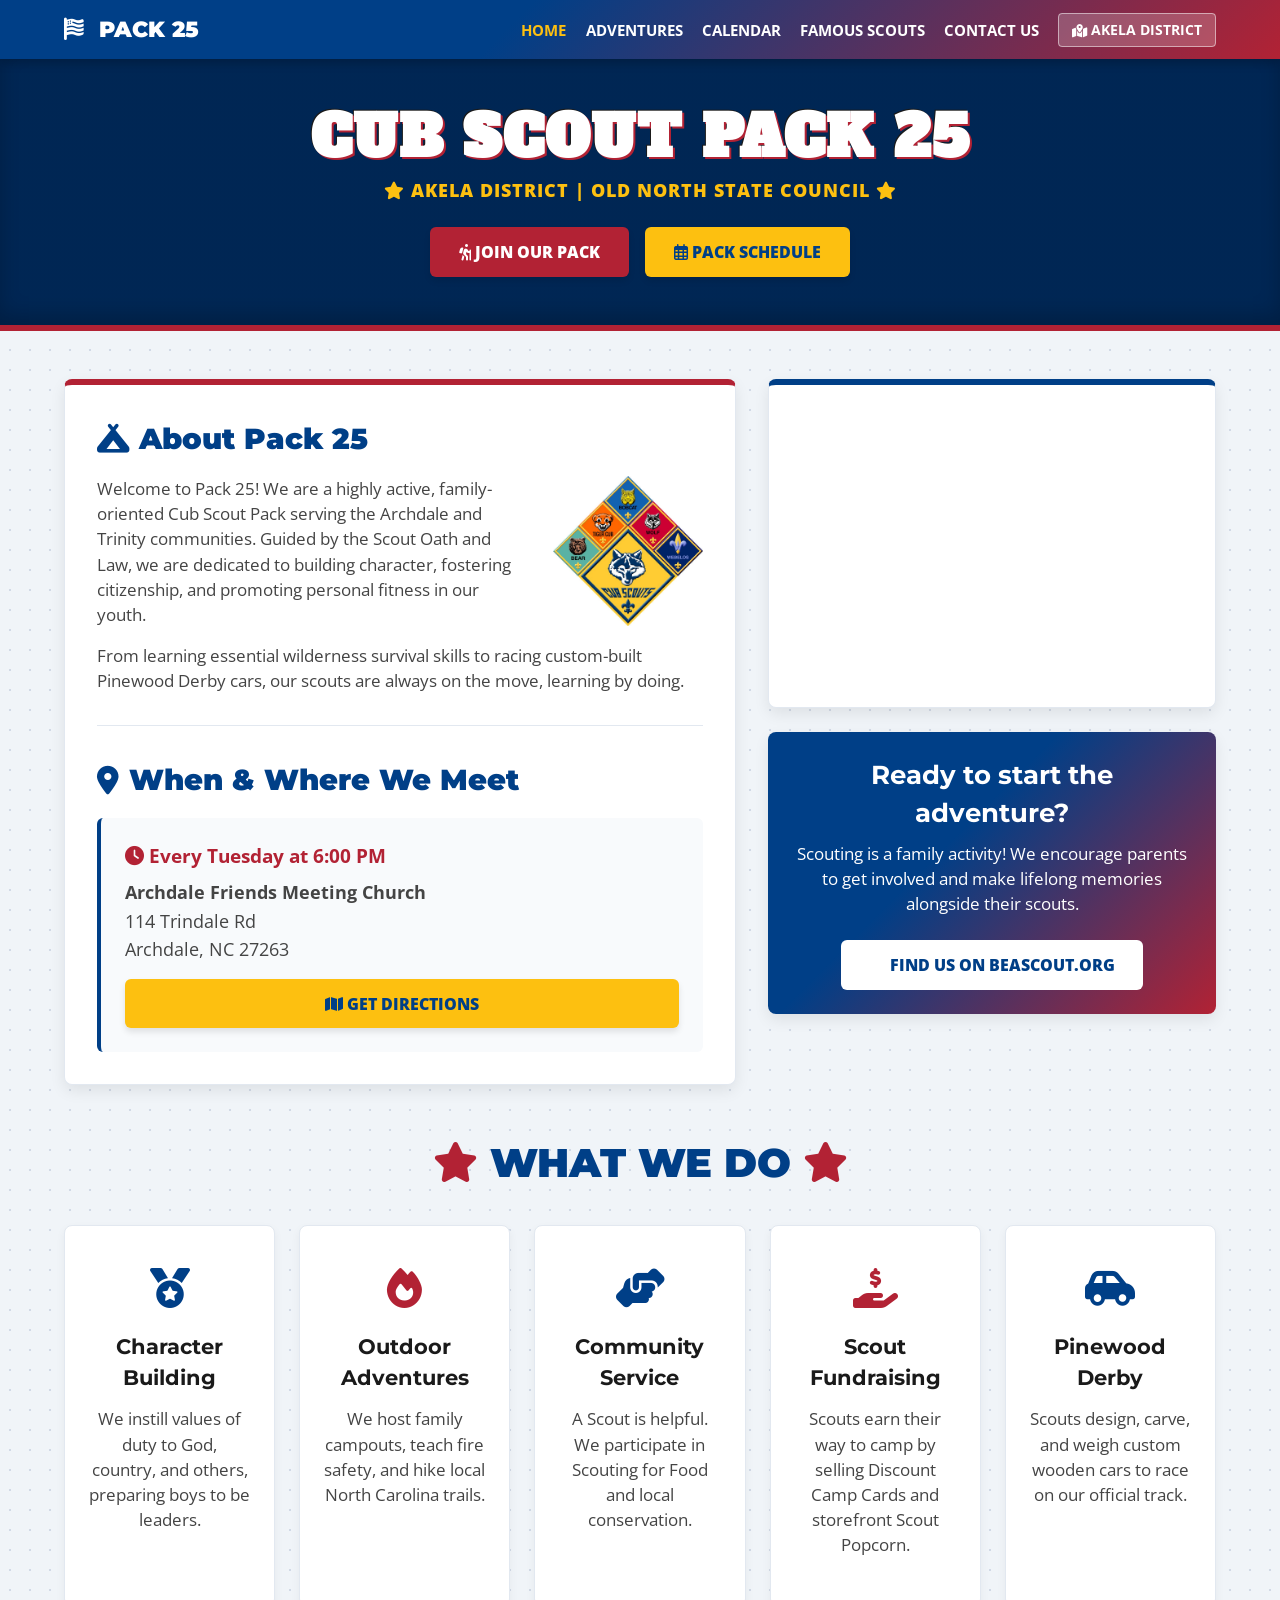
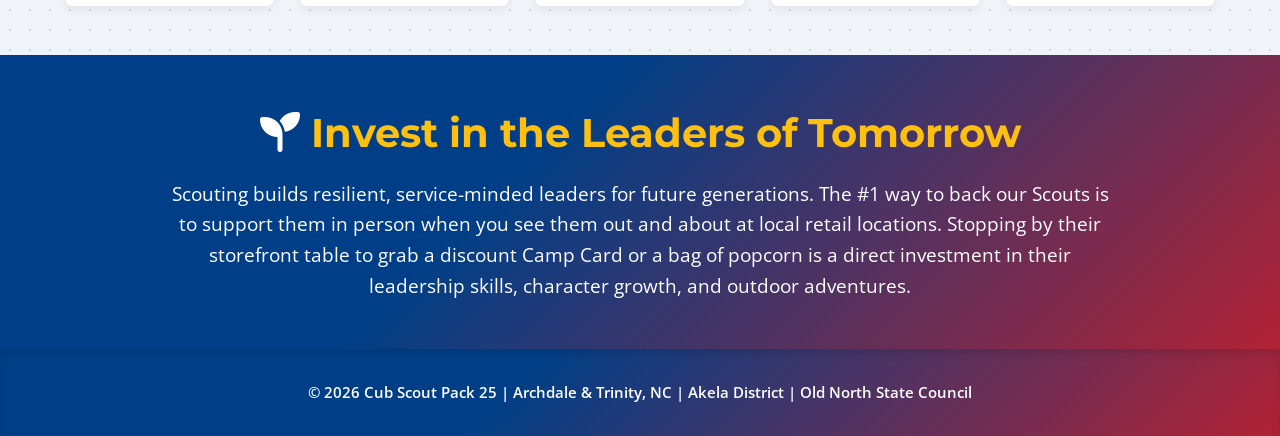
==== commit 609a2804: "Update index.html" ====
--- a/index.html
+++ b/index.html
@@ -26,7 +26,7 @@
             <h1 class="patriotic-text">CUB SCOUT PACK 25</h1>
             <p class="subtitle"><i class="fa-solid fa-star"></i> Akela District | Old North State Council <i class="fa-solid fa-star"></i></p>
             <div class="hero-buttons">
-                <a href="https://beascout.scouting.org/units/dc4de400-7990-432e-bad3-4a166dec0d9f" target="_blank" class="btn btn-red"><i class="fa-solid fa-person-hiking"></i> Join Our Pack</a>
+                <a href="https://beascout.scouting.org" target="_blank" class="btn btn-red"><i class="fa-solid fa-person-hiking"></i> Join Our Pack</a>
                 <a href="calendar.html" class="btn btn-primary"><i class="fa-regular fa-calendar-days"></i> Pack Schedule</a>
             </div>
         </div>
